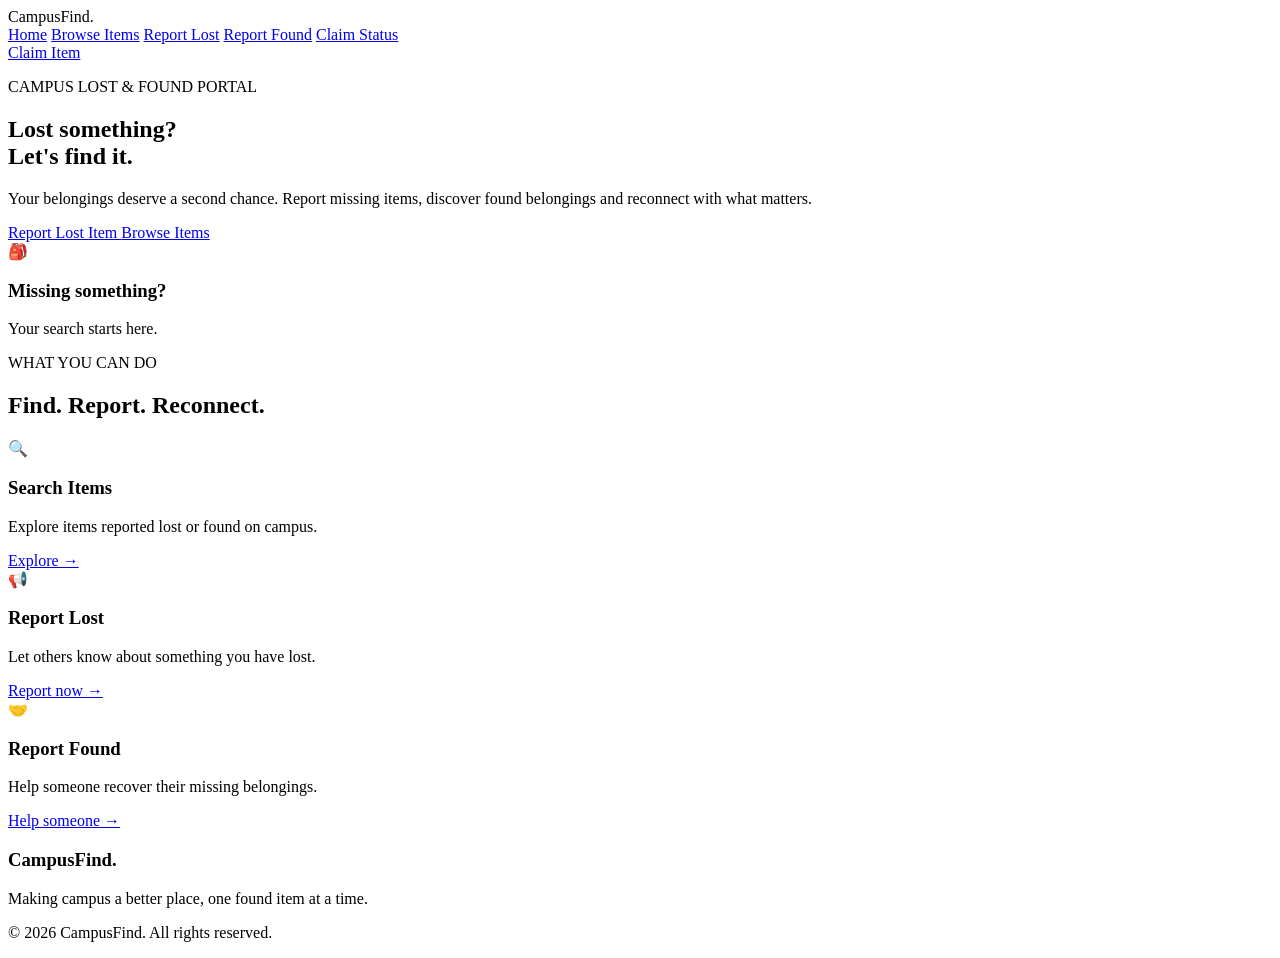
==== index.html @ 441fa3a8 "Add CampusFind project files" ====
<!DOCTYPE html>
<html lang="en">
<head>
    <meta charset="UTF-8">
    <meta name="viewport" content="width=device-width, initial-scale=1.0">
    <title>CampusFind | Lost & Found</title>
    <link rel="stylesheet" href="css/style.css">
</head>

<body>

    <!-- Navigation Bar -->
    <header>
        <div class="logo">CampusFind.</div>

        <nav>
    <a href="index.html">Home</a>
    <a href="search.html">Browse Items</a>
    <a href="report_lost.html">Report Lost</a>
    <a href="report_found.html">Report Found</a>
    <a href="status.html">Claim Status</a>
</nav>

        <a href="claim.html" class="nav-button">Claim Item</a>
    </header>

    <!-- Hero Section -->
    <section class="hero">

        <div class="hero-content">
            <p class="tagline">CAMPUS LOST & FOUND PORTAL</p>

            <h1>Lost something?<br>
                <span>Let's find it.</span>
            </h1>

            <p class="description">
                Your belongings deserve a second chance.
                Report missing items, discover found belongings
                and reconnect with what matters.
            </p>

            <div class="hero-buttons">
                <a href="report_lost.html" class="primary-btn">
                    Report Lost Item
                </a>

                <a href="search.html" class="outline-btn">
                    Browse Items
                </a>
            </div>
        </div>

        <div class="hero-image">
            <div class="image-card">
                <div class="emoji">🎒</div>
                <h3>Missing something?</h3>
                <p>Your search starts here.</p>
            </div>
        </div>

    </section>

    <!-- Features Section -->
    <section class="features">

        <div class="section-heading">
            <p>WHAT YOU CAN DO</p>
            <h2>Find. Report. Reconnect.</h2>
        </div>

        <div class="feature-container">

            <div class="feature-card">
                <div class="feature-icon">🔍</div>
                <h3>Search Items</h3>
                <p>Explore items reported lost or found on campus.</p>
                <a href="search.html">Explore →</a>
            </div>

            <div class="feature-card">
                <div class="feature-icon">📢</div>
                <h3>Report Lost</h3>
                <p>Let others know about something you have lost.</p>
                <a href="report_lost.html">Report now →</a>
            </div>

            <div class="feature-card">
                <div class="feature-icon">🤝</div>
                <h3>Report Found</h3>
                <p>Help someone recover their missing belongings.</p>
                <a href="report_found.html">Help someone →</a>
            </div>

        </div>
    </section>

    <!-- Footer -->
    <footer>
        <h3>CampusFind.</h3>
        <p>Making campus a better place, one found item at a time.</p>
        <p>© 2026 CampusFind. All rights reserved.</p>
    </footer>

    <script src="js/script.js"></script>

</body>
</html>
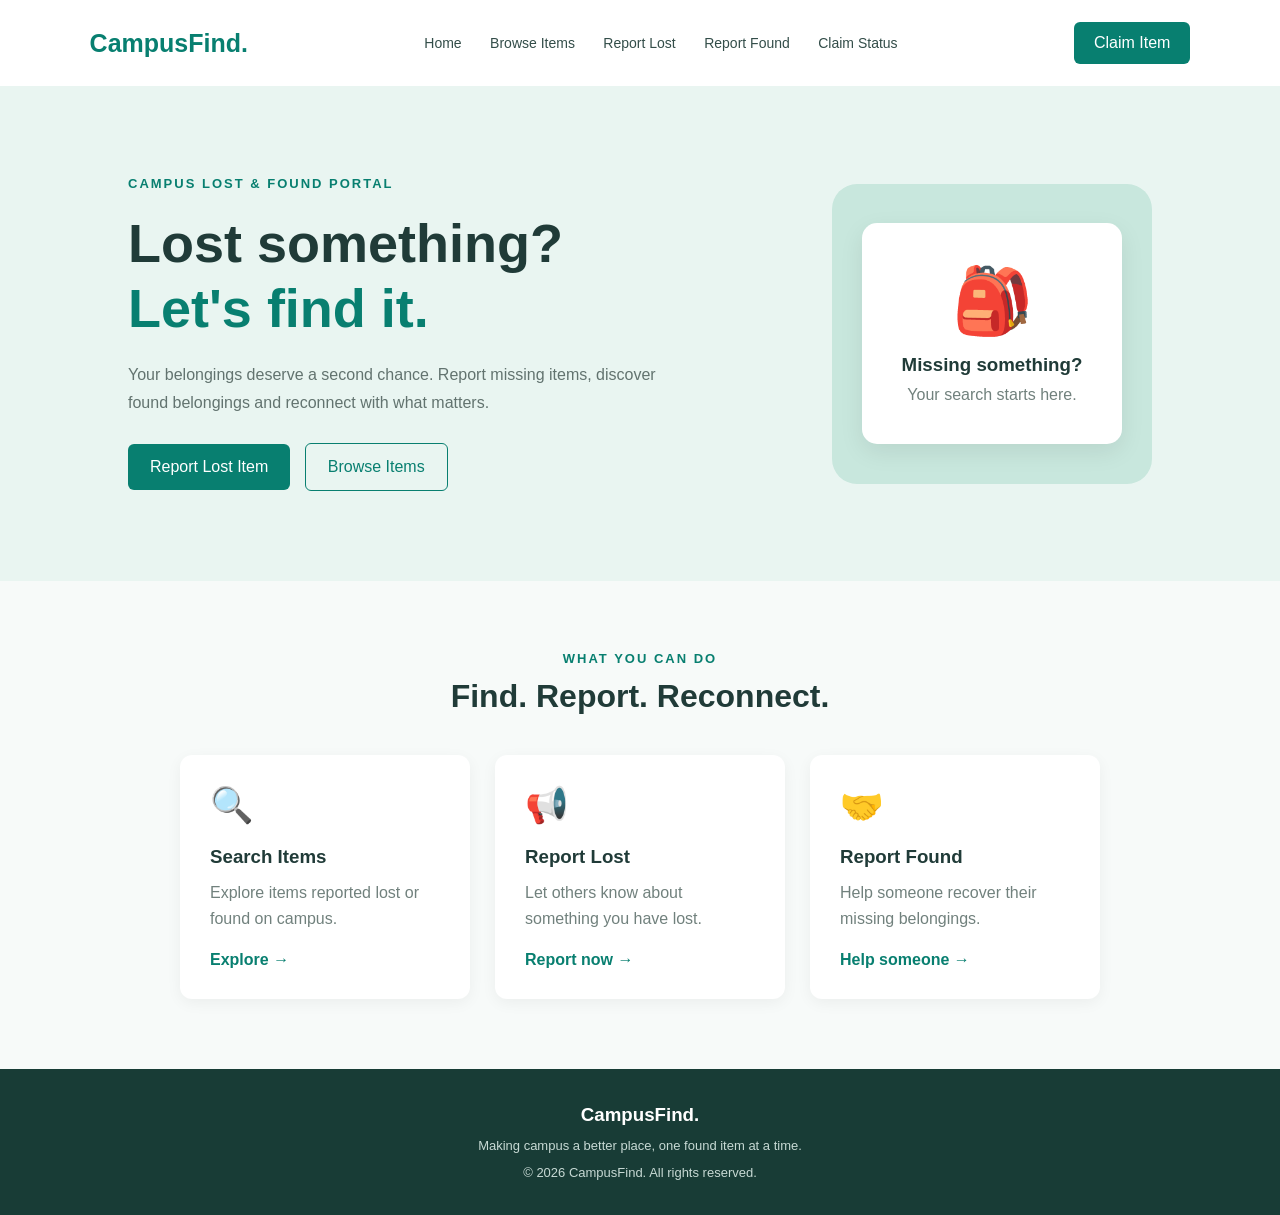
==== commit fb014c52: "Update index.html" ====
--- a/index.html
+++ b/index.html
@@ -6,7 +6,7 @@
     <meta charset="UTF-8">
     <meta name="viewport" content="width=device-width, initial-scale=1.0">
     <title>CampusFind | Lost & Found</title>
-    <link rel="stylesheet" href="css/style.css">
+    <link rel="stylesheet" href="CSS/style.css">
 </head>
 
 <body>
--- a/CSS/style.css
+++ b/CSS/style.css
@@ -0,0 +1,633 @@
+
+/* General Styling */
+
+* {
+    margin: 0;
+    padding: 0;
+    box-sizing: border-box;
+}
+
+body {
+    font-family: Arial, sans-serif;
+    background: #f7faf9;
+    color: #203b38;
+}
+
+/* Navigation */
+
+header {
+    display: flex;
+    justify-content: space-between;
+    align-items: center;
+    padding: 22px 7%;
+    background: white;
+}
+
+.logo {
+    font-size: 25px;
+    font-weight: bold;
+    color: #087f70;
+}
+
+nav a {
+    text-decoration: none;
+    color: #334d49;
+    margin: 0 12px;
+    font-size: 14px;
+}
+
+nav a:hover {
+    color: #087f70;
+}
+
+.nav-button {
+    background: #087f70;
+    color: white;
+    padding: 12px 20px;
+    border-radius: 6px;
+    text-decoration: none;
+}
+
+/* Hero */
+
+.hero {
+    display: flex;
+    justify-content: space-between;
+    align-items: center;
+    padding: 90px 10%;
+    background: #e9f5f1;
+    min-height: 470px;
+}
+
+.hero-content {
+    max-width: 570px;
+}
+
+.tagline {
+    color: #087f70;
+    font-size: 13px;
+    font-weight: bold;
+    letter-spacing: 2px;
+    margin-bottom: 20px;
+}
+
+.hero h1 {
+    font-size: 54px;
+    line-height: 1.2;
+    margin-bottom: 20px;
+}
+
+.hero h1 span {
+    color: #087f70;
+}
+
+.description {
+    font-size: 16px;
+    line-height: 1.8;
+    color: #62736f;
+    margin-bottom: 25px;
+}
+
+.hero-buttons a {
+    display: inline-block;
+    padding: 14px 22px;
+    margin-right: 10px;
+    border-radius: 6px;
+    text-decoration: none;
+}
+
+.primary-btn {
+    background: #087f70;
+    color: white;
+}
+
+.outline-btn {
+    border: 1px solid #087f70;
+    color: #087f70;
+}
+
+.primary-btn:hover {
+    background: #065f55;
+}
+
+.outline-btn:hover {
+    background: #d5ebe5;
+}
+
+/* Hero Image Card */
+
+.hero-image {
+    width: 320px;
+    height: 300px;
+    background: #c8e7dd;
+    border-radius: 25px;
+    display: flex;
+    justify-content: center;
+    align-items: center;
+}
+
+.image-card {
+    background: white;
+    padding: 40px;
+    border-radius: 15px;
+    text-align: center;
+    box-shadow: 0 8px 25px rgba(0,0,0,0.08);
+}
+
+.emoji {
+    font-size: 65px;
+    margin-bottom: 15px;
+}
+
+.image-card p {
+    color: #71817d;
+    margin-top: 10px;
+}
+
+/* Features */
+
+.features {
+    padding: 70px 8%;
+    text-align: center;
+}
+
+.section-heading p {
+    color: #087f70;
+    font-weight: bold;
+    font-size: 13px;
+    letter-spacing: 2px;
+    margin-bottom: 12px;
+}
+
+.section-heading h2 {
+    font-size: 32px;
+    margin-bottom: 40px;
+}
+
+.feature-container {
+    display: flex;
+    justify-content: center;
+    gap: 25px;
+    flex-wrap: wrap;
+}
+
+.feature-card {
+    background: white;
+    padding: 30px;
+    width: 290px;
+    border-radius: 12px;
+    text-align: left;
+    box-shadow: 0 4px 15px rgba(0,0,0,0.05);
+}
+
+.feature-icon {
+    font-size: 35px;
+    margin-bottom: 20px;
+}
+
+.feature-card h3 {
+    margin-bottom: 12px;
+}
+
+.feature-card p {
+    color: #71817d;
+    line-height: 1.6;
+    margin-bottom: 20px;
+}
+
+.feature-card a {
+    color: #087f70;
+    text-decoration: none;
+    font-weight: bold;
+}
+
+/* Footer */
+
+footer {
+    background: #183c36;
+    color: white;
+    padding: 35px;
+    text-align: center;
+}
+
+footer p {
+    margin-top: 12px;
+    font-size: 13px;
+    color: #c7d9d4;
+}
+
+/* Mobile Navigation and Hero */
+
+@media (max-width: 768px) {
+
+    header {
+        flex-direction: column;
+        gap: 20px;
+    }
+
+    nav a {
+        display: inline-block;
+        margin: 7px;
+    }
+
+    .hero {
+        flex-direction: column;
+        text-align: center;
+        gap: 40px;
+        padding: 60px 20px;
+    }
+
+    .hero h1 {
+        font-size: 40px;
+    }
+
+    .hero-image {
+        max-width: 100%;
+    }
+}
+
+/* Report Form */
+
+.form-section {
+    max-width: 750px;
+    margin: 50px auto;
+    padding: 20px;
+}
+
+.form-heading {
+    text-align: center;
+    margin-bottom: 30px;
+}
+
+.form-heading p:first-child {
+    color: #087f70;
+    font-weight: bold;
+    letter-spacing: 2px;
+    margin-bottom: 12px;
+}
+
+.form-heading h1 {
+    font-size: 34px;
+    margin-bottom: 12px;
+}
+
+.form-heading p:last-child {
+    color: #71817d;
+    line-height: 1.6;
+}
+
+#lostForm {
+    background: white;
+    padding: 35px;
+    border-radius: 12px;
+    box-shadow: 0 4px 18px rgba(0,0,0,0.07);
+}
+
+#lostForm label {
+    display: block;
+    font-weight: bold;
+    margin: 18px 0 8px;
+}
+
+#lostForm input,
+#lostForm select,
+#lostForm textarea {
+    width: 100%;
+    padding: 13px;
+    border: 1px solid #d5dfdc;
+    border-radius: 6px;
+    font-size: 15px;
+    font-family: Arial, sans-serif;
+}
+
+#lostForm input:focus,
+#lostForm select:focus,
+#lostForm textarea:focus {
+    outline: none;
+    border-color: #087f70;
+}
+
+.submit-btn {
+    width: 100%;
+    padding: 15px;
+    margin-top: 25px;
+    background: #087f70;
+    color: white;
+    border: none;
+    border-radius: 6px;
+    font-size: 16px;
+    cursor: pointer;
+}
+
+.submit-btn:hover {
+    background: #065f55;
+}
+
+/* Search Page */
+
+.search-section {
+    padding: 55px 8%;
+    min-height: 500px;
+}
+
+.search-controls {
+    display: flex;
+    gap: 15px;
+    margin: 35px 0;
+    flex-wrap: wrap;
+}
+
+.search-controls input,
+.search-controls select {
+    padding: 13px;
+    border: 1px solid #d5dfdc;
+    border-radius: 6px;
+    font-size: 14px;
+}
+
+.search-controls input {
+    flex: 2;
+    min-width: 220px;
+}
+
+.search-controls select {
+    flex: 1;
+    min-width: 150px;
+    background: white;
+}
+
+.item-container {
+    display: grid;
+    grid-template-columns: repeat(auto-fit, minmax(240px, 1fr));
+    gap: 22px;
+}
+
+.item-card {
+    background: white;
+    padding: 25px;
+    border-radius: 10px;
+    box-shadow: 0 4px 15px rgba(0,0,0,0.06);
+    border: 1px solid #e5eeeb;
+}
+
+.item-card h3 {
+    margin: 15px 0 10px;
+    color: #203b38;
+}
+
+.item-card p {
+    margin: 9px 0;
+    color: #71817d;
+    font-size: 14px;
+    line-height: 1.5;
+}
+
+.item-badge {
+    display: inline-block;
+    padding: 6px 12px;
+    border-radius: 20px;
+    font-size: 12px;
+    font-weight: bold;
+}
+
+.lost-badge {
+    background: #ffebeb;
+    color: #d34b4b;
+}
+
+.found-badge {
+    background: #dcf5e9;
+    color: #16845d;
+}
+
+.item-card button {
+    background: #087f70;
+    color: white;
+    border: none;
+    padding: 10px 17px;
+    margin-top: 12px;
+    border-radius: 5px;
+    cursor: pointer;
+}
+
+.item-card button:hover {
+    background: #065f55;
+}
+
+.no-items {
+    text-align: center;
+    color: #71817d;
+    padding: 35px;
+}
+
+/* Claim Page */
+
+.selected-item {
+    background: #e9f5f1;
+    border-left: 4px solid #087f70;
+    padding: 18px;
+    margin-bottom: 22px;
+    border-radius: 6px;
+}
+
+.selected-item h3 {
+    margin-bottom: 10px;
+    color: #087f70;
+}
+
+.selected-item p {
+    margin: 6px 0;
+    color: #526761;
+}
+
+.selected-item a {
+    color: #087f70;
+}
+
+/* Claim Form Layout */
+
+#claimForm {
+    background: white;
+    padding: 35px;
+    border-radius: 12px;
+    box-shadow: 0 4px 18px rgba(0,0,0,0.07);
+
+    display: grid;
+    grid-template-columns: 1fr 1fr;
+    gap: 20px;
+}
+
+#claimForm .form-group {
+    display: flex;
+    flex-direction: column;
+    gap: 8px;
+}
+
+#claimForm label {
+    display: block;
+    font-weight: bold;
+    margin: 0;
+}
+
+#claimForm input,
+#claimForm textarea {
+    width: 100%;
+    padding: 13px;
+    border: 1px solid #d5dfdc;
+    border-radius: 6px;
+    font-size: 15px;
+    font-family: Arial, sans-serif;
+}
+
+#claimForm input:focus,
+#claimForm textarea:focus {
+    outline: none;
+    border-color: #087f70;
+}
+
+#claimForm textarea {
+    resize: vertical;
+}
+
+#claimForm .full-width {
+    grid-column: 1 / -1;
+}
+
+#claimForm .submit-btn {
+    grid-column: 1 / -1;
+    margin-top: 5px;
+}
+
+/* Report Found Form Layout */
+
+#foundForm {
+    background: white;
+    padding: 35px;
+    border-radius: 12px;
+    box-shadow: 0 4px 18px rgba(0,0,0,0.07);
+
+    display: grid;
+    grid-template-columns: 1fr 1fr;
+    gap: 20px;
+}
+
+#foundForm .form-group {
+    display: flex;
+    flex-direction: column;
+    gap: 8px;
+}
+
+#foundForm label {
+    display: block;
+    font-weight: bold;
+    margin: 0;
+}
+
+#foundForm input,
+#foundForm select,
+#foundForm textarea {
+    width: 100%;
+    padding: 13px;
+    border: 1px solid #d5dfdc;
+    border-radius: 6px;
+    font-size: 15px;
+    font-family: Arial, sans-serif;
+}
+
+#foundForm input:focus,
+#foundForm select:focus,
+#foundForm textarea:focus {
+    outline: none;
+    border-color: #087f70;
+}
+
+#foundForm textarea {
+    resize: vertical;
+}
+
+#foundForm .full-width {
+    grid-column: 1 / -1;
+}
+
+#foundForm .submit-btn {
+    grid-column: 1 / -1;
+    margin-top: 5px;
+}
+
+/* Claim Status Page */
+
+.claims-container {
+    display: grid;
+    grid-template-columns: repeat(auto-fit, minmax(260px, 1fr));
+    gap: 20px;
+}
+
+.claim-card {
+    background: white;
+    padding: 25px;
+    border-radius: 10px;
+    box-shadow: 0 4px 15px rgba(0,0,0,0.06);
+    border: 1px solid #e5eeeb;
+}
+
+.claim-card h3 {
+    color: #087f70;
+    margin-bottom: 15px;
+}
+
+.claim-card p {
+    margin: 10px 0;
+    color: #62736f;
+}
+
+.status-badge {
+    display: inline-block;
+    padding: 7px 14px;
+    border-radius: 20px;
+    font-size: 12px;
+    font-weight: bold;
+}
+
+.pending {
+    background: #fff2d6;
+    color: #a36b00;
+}
+
+.approved {
+    background: #dcf5e9;
+    color: #16845d;
+}
+
+.rejected {
+    background: #ffebeb;
+    color: #d34b4b;
+}
+
+/* Mobile Responsive */
+
+@media (max-width: 768px) {
+
+    .form-section {
+        margin: 25px auto;
+    }
+
+    #claimForm,
+    #foundForm {
+        padding: 22px;
+    }
+}
+
+@media (max-width: 600px) {
+
+    #claimForm,
+    #foundForm {
+        grid-template-columns: 1fr;
+    }
+
+    #claimForm .full-width,
+    #claimForm .submit-btn,
+    #foundForm .full-width,
+    #foundForm .submit-btn {
+        grid-column: 1;
+    }
+}
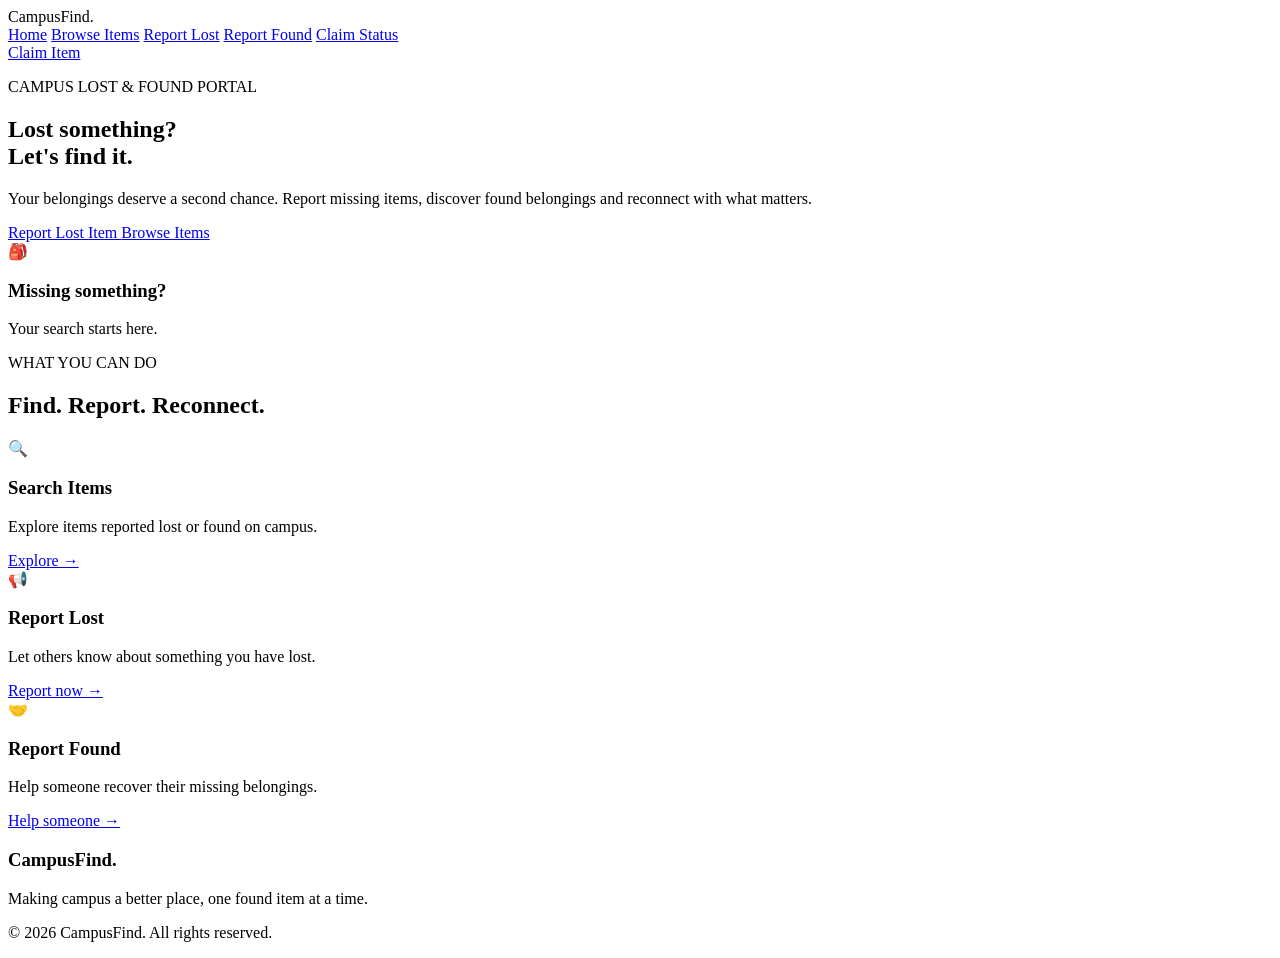
==== commit 589c275d: "Fix JavaScript file paths" ====
--- a/index.html
+++ b/index.html
@@ -6,7 +6,7 @@
     <meta charset="UTF-8">
     <meta name="viewport" content="width=device-width, initial-scale=1.0">
     <title>CampusFind | Lost & Found</title>
-    <link rel="stylesheet" href="CSS/style.css">
+    <link rel="stylesheet" href="css/style.css">
 </head>
 
 <body>
@@ -104,7 +104,7 @@
         <p>© 2026 CampusFind. All rights reserved.</p>
     </footer>
 
-    <script src="js/script.js"></script>
+    <script src="JS/script.js"></script>
 
 </body>
 </html>
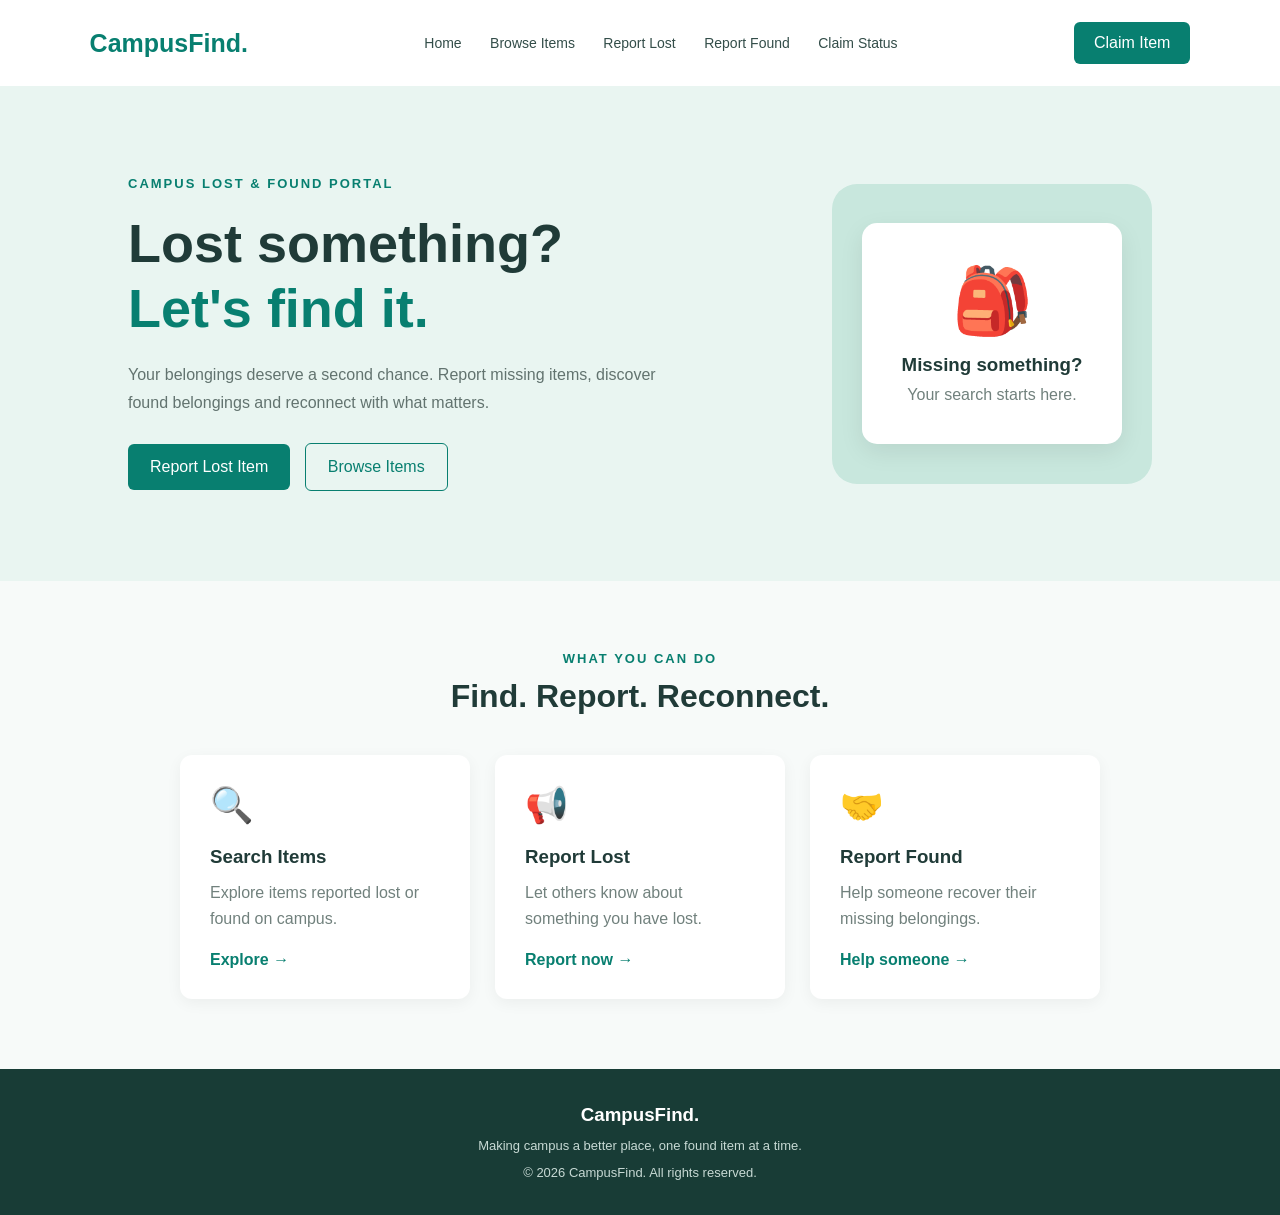
==== commit ca473bfb: "Merge branch 'main' of https://github.com/sainiridhima02/Campus-Find" ====
--- a/index.html
+++ b/index.html
@@ -6,7 +6,7 @@
     <meta charset="UTF-8">
     <meta name="viewport" content="width=device-width, initial-scale=1.0">
     <title>CampusFind | Lost & Found</title>
-    <link rel="stylesheet" href="css/style.css">
+    <link rel="stylesheet" href="CSS/style.css">
 </head>
 
 <body>
--- a/CSS/style.css
+++ b/CSS/style.css
@@ -0,0 +1,633 @@
+
+/* General Styling */
+
+* {
+    margin: 0;
+    padding: 0;
+    box-sizing: border-box;
+}
+
+body {
+    font-family: Arial, sans-serif;
+    background: #f7faf9;
+    color: #203b38;
+}
+
+/* Navigation */
+
+header {
+    display: flex;
+    justify-content: space-between;
+    align-items: center;
+    padding: 22px 7%;
+    background: white;
+}
+
+.logo {
+    font-size: 25px;
+    font-weight: bold;
+    color: #087f70;
+}
+
+nav a {
+    text-decoration: none;
+    color: #334d49;
+    margin: 0 12px;
+    font-size: 14px;
+}
+
+nav a:hover {
+    color: #087f70;
+}
+
+.nav-button {
+    background: #087f70;
+    color: white;
+    padding: 12px 20px;
+    border-radius: 6px;
+    text-decoration: none;
+}
+
+/* Hero */
+
+.hero {
+    display: flex;
+    justify-content: space-between;
+    align-items: center;
+    padding: 90px 10%;
+    background: #e9f5f1;
+    min-height: 470px;
+}
+
+.hero-content {
+    max-width: 570px;
+}
+
+.tagline {
+    color: #087f70;
+    font-size: 13px;
+    font-weight: bold;
+    letter-spacing: 2px;
+    margin-bottom: 20px;
+}
+
+.hero h1 {
+    font-size: 54px;
+    line-height: 1.2;
+    margin-bottom: 20px;
+}
+
+.hero h1 span {
+    color: #087f70;
+}
+
+.description {
+    font-size: 16px;
+    line-height: 1.8;
+    color: #62736f;
+    margin-bottom: 25px;
+}
+
+.hero-buttons a {
+    display: inline-block;
+    padding: 14px 22px;
+    margin-right: 10px;
+    border-radius: 6px;
+    text-decoration: none;
+}
+
+.primary-btn {
+    background: #087f70;
+    color: white;
+}
+
+.outline-btn {
+    border: 1px solid #087f70;
+    color: #087f70;
+}
+
+.primary-btn:hover {
+    background: #065f55;
+}
+
+.outline-btn:hover {
+    background: #d5ebe5;
+}
+
+/* Hero Image Card */
+
+.hero-image {
+    width: 320px;
+    height: 300px;
+    background: #c8e7dd;
+    border-radius: 25px;
+    display: flex;
+    justify-content: center;
+    align-items: center;
+}
+
+.image-card {
+    background: white;
+    padding: 40px;
+    border-radius: 15px;
+    text-align: center;
+    box-shadow: 0 8px 25px rgba(0,0,0,0.08);
+}
+
+.emoji {
+    font-size: 65px;
+    margin-bottom: 15px;
+}
+
+.image-card p {
+    color: #71817d;
+    margin-top: 10px;
+}
+
+/* Features */
+
+.features {
+    padding: 70px 8%;
+    text-align: center;
+}
+
+.section-heading p {
+    color: #087f70;
+    font-weight: bold;
+    font-size: 13px;
+    letter-spacing: 2px;
+    margin-bottom: 12px;
+}
+
+.section-heading h2 {
+    font-size: 32px;
+    margin-bottom: 40px;
+}
+
+.feature-container {
+    display: flex;
+    justify-content: center;
+    gap: 25px;
+    flex-wrap: wrap;
+}
+
+.feature-card {
+    background: white;
+    padding: 30px;
+    width: 290px;
+    border-radius: 12px;
+    text-align: left;
+    box-shadow: 0 4px 15px rgba(0,0,0,0.05);
+}
+
+.feature-icon {
+    font-size: 35px;
+    margin-bottom: 20px;
+}
+
+.feature-card h3 {
+    margin-bottom: 12px;
+}
+
+.feature-card p {
+    color: #71817d;
+    line-height: 1.6;
+    margin-bottom: 20px;
+}
+
+.feature-card a {
+    color: #087f70;
+    text-decoration: none;
+    font-weight: bold;
+}
+
+/* Footer */
+
+footer {
+    background: #183c36;
+    color: white;
+    padding: 35px;
+    text-align: center;
+}
+
+footer p {
+    margin-top: 12px;
+    font-size: 13px;
+    color: #c7d9d4;
+}
+
+/* Mobile Navigation and Hero */
+
+@media (max-width: 768px) {
+
+    header {
+        flex-direction: column;
+        gap: 20px;
+    }
+
+    nav a {
+        display: inline-block;
+        margin: 7px;
+    }
+
+    .hero {
+        flex-direction: column;
+        text-align: center;
+        gap: 40px;
+        padding: 60px 20px;
+    }
+
+    .hero h1 {
+        font-size: 40px;
+    }
+
+    .hero-image {
+        max-width: 100%;
+    }
+}
+
+/* Report Form */
+
+.form-section {
+    max-width: 750px;
+    margin: 50px auto;
+    padding: 20px;
+}
+
+.form-heading {
+    text-align: center;
+    margin-bottom: 30px;
+}
+
+.form-heading p:first-child {
+    color: #087f70;
+    font-weight: bold;
+    letter-spacing: 2px;
+    margin-bottom: 12px;
+}
+
+.form-heading h1 {
+    font-size: 34px;
+    margin-bottom: 12px;
+}
+
+.form-heading p:last-child {
+    color: #71817d;
+    line-height: 1.6;
+}
+
+#lostForm {
+    background: white;
+    padding: 35px;
+    border-radius: 12px;
+    box-shadow: 0 4px 18px rgba(0,0,0,0.07);
+}
+
+#lostForm label {
+    display: block;
+    font-weight: bold;
+    margin: 18px 0 8px;
+}
+
+#lostForm input,
+#lostForm select,
+#lostForm textarea {
+    width: 100%;
+    padding: 13px;
+    border: 1px solid #d5dfdc;
+    border-radius: 6px;
+    font-size: 15px;
+    font-family: Arial, sans-serif;
+}
+
+#lostForm input:focus,
+#lostForm select:focus,
+#lostForm textarea:focus {
+    outline: none;
+    border-color: #087f70;
+}
+
+.submit-btn {
+    width: 100%;
+    padding: 15px;
+    margin-top: 25px;
+    background: #087f70;
+    color: white;
+    border: none;
+    border-radius: 6px;
+    font-size: 16px;
+    cursor: pointer;
+}
+
+.submit-btn:hover {
+    background: #065f55;
+}
+
+/* Search Page */
+
+.search-section {
+    padding: 55px 8%;
+    min-height: 500px;
+}
+
+.search-controls {
+    display: flex;
+    gap: 15px;
+    margin: 35px 0;
+    flex-wrap: wrap;
+}
+
+.search-controls input,
+.search-controls select {
+    padding: 13px;
+    border: 1px solid #d5dfdc;
+    border-radius: 6px;
+    font-size: 14px;
+}
+
+.search-controls input {
+    flex: 2;
+    min-width: 220px;
+}
+
+.search-controls select {
+    flex: 1;
+    min-width: 150px;
+    background: white;
+}
+
+.item-container {
+    display: grid;
+    grid-template-columns: repeat(auto-fit, minmax(240px, 1fr));
+    gap: 22px;
+}
+
+.item-card {
+    background: white;
+    padding: 25px;
+    border-radius: 10px;
+    box-shadow: 0 4px 15px rgba(0,0,0,0.06);
+    border: 1px solid #e5eeeb;
+}
+
+.item-card h3 {
+    margin: 15px 0 10px;
+    color: #203b38;
+}
+
+.item-card p {
+    margin: 9px 0;
+    color: #71817d;
+    font-size: 14px;
+    line-height: 1.5;
+}
+
+.item-badge {
+    display: inline-block;
+    padding: 6px 12px;
+    border-radius: 20px;
+    font-size: 12px;
+    font-weight: bold;
+}
+
+.lost-badge {
+    background: #ffebeb;
+    color: #d34b4b;
+}
+
+.found-badge {
+    background: #dcf5e9;
+    color: #16845d;
+}
+
+.item-card button {
+    background: #087f70;
+    color: white;
+    border: none;
+    padding: 10px 17px;
+    margin-top: 12px;
+    border-radius: 5px;
+    cursor: pointer;
+}
+
+.item-card button:hover {
+    background: #065f55;
+}
+
+.no-items {
+    text-align: center;
+    color: #71817d;
+    padding: 35px;
+}
+
+/* Claim Page */
+
+.selected-item {
+    background: #e9f5f1;
+    border-left: 4px solid #087f70;
+    padding: 18px;
+    margin-bottom: 22px;
+    border-radius: 6px;
+}
+
+.selected-item h3 {
+    margin-bottom: 10px;
+    color: #087f70;
+}
+
+.selected-item p {
+    margin: 6px 0;
+    color: #526761;
+}
+
+.selected-item a {
+    color: #087f70;
+}
+
+/* Claim Form Layout */
+
+#claimForm {
+    background: white;
+    padding: 35px;
+    border-radius: 12px;
+    box-shadow: 0 4px 18px rgba(0,0,0,0.07);
+
+    display: grid;
+    grid-template-columns: 1fr 1fr;
+    gap: 20px;
+}
+
+#claimForm .form-group {
+    display: flex;
+    flex-direction: column;
+    gap: 8px;
+}
+
+#claimForm label {
+    display: block;
+    font-weight: bold;
+    margin: 0;
+}
+
+#claimForm input,
+#claimForm textarea {
+    width: 100%;
+    padding: 13px;
+    border: 1px solid #d5dfdc;
+    border-radius: 6px;
+    font-size: 15px;
+    font-family: Arial, sans-serif;
+}
+
+#claimForm input:focus,
+#claimForm textarea:focus {
+    outline: none;
+    border-color: #087f70;
+}
+
+#claimForm textarea {
+    resize: vertical;
+}
+
+#claimForm .full-width {
+    grid-column: 1 / -1;
+}
+
+#claimForm .submit-btn {
+    grid-column: 1 / -1;
+    margin-top: 5px;
+}
+
+/* Report Found Form Layout */
+
+#foundForm {
+    background: white;
+    padding: 35px;
+    border-radius: 12px;
+    box-shadow: 0 4px 18px rgba(0,0,0,0.07);
+
+    display: grid;
+    grid-template-columns: 1fr 1fr;
+    gap: 20px;
+}
+
+#foundForm .form-group {
+    display: flex;
+    flex-direction: column;
+    gap: 8px;
+}
+
+#foundForm label {
+    display: block;
+    font-weight: bold;
+    margin: 0;
+}
+
+#foundForm input,
+#foundForm select,
+#foundForm textarea {
+    width: 100%;
+    padding: 13px;
+    border: 1px solid #d5dfdc;
+    border-radius: 6px;
+    font-size: 15px;
+    font-family: Arial, sans-serif;
+}
+
+#foundForm input:focus,
+#foundForm select:focus,
+#foundForm textarea:focus {
+    outline: none;
+    border-color: #087f70;
+}
+
+#foundForm textarea {
+    resize: vertical;
+}
+
+#foundForm .full-width {
+    grid-column: 1 / -1;
+}
+
+#foundForm .submit-btn {
+    grid-column: 1 / -1;
+    margin-top: 5px;
+}
+
+/* Claim Status Page */
+
+.claims-container {
+    display: grid;
+    grid-template-columns: repeat(auto-fit, minmax(260px, 1fr));
+    gap: 20px;
+}
+
+.claim-card {
+    background: white;
+    padding: 25px;
+    border-radius: 10px;
+    box-shadow: 0 4px 15px rgba(0,0,0,0.06);
+    border: 1px solid #e5eeeb;
+}
+
+.claim-card h3 {
+    color: #087f70;
+    margin-bottom: 15px;
+}
+
+.claim-card p {
+    margin: 10px 0;
+    color: #62736f;
+}
+
+.status-badge {
+    display: inline-block;
+    padding: 7px 14px;
+    border-radius: 20px;
+    font-size: 12px;
+    font-weight: bold;
+}
+
+.pending {
+    background: #fff2d6;
+    color: #a36b00;
+}
+
+.approved {
+    background: #dcf5e9;
+    color: #16845d;
+}
+
+.rejected {
+    background: #ffebeb;
+    color: #d34b4b;
+}
+
+/* Mobile Responsive */
+
+@media (max-width: 768px) {
+
+    .form-section {
+        margin: 25px auto;
+    }
+
+    #claimForm,
+    #foundForm {
+        padding: 22px;
+    }
+}
+
+@media (max-width: 600px) {
+
+    #claimForm,
+    #foundForm {
+        grid-template-columns: 1fr;
+    }
+
+    #claimForm .full-width,
+    #claimForm .submit-btn,
+    #foundForm .full-width,
+    #foundForm .submit-btn {
+        grid-column: 1;
+    }
+}
